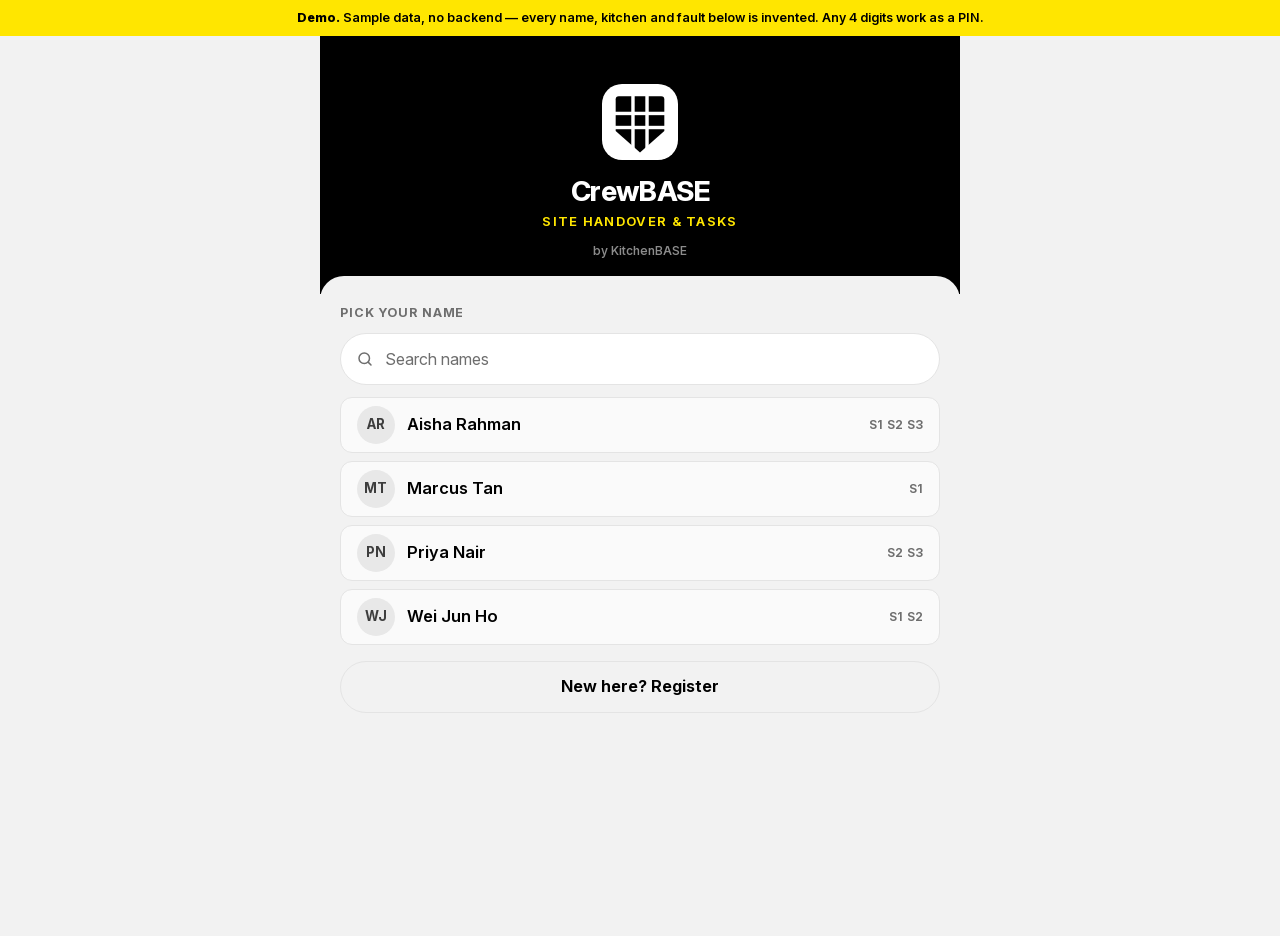
==== index.html @ 7fe0014d "CrewBASE demo: the app, answering from memory Sample data only — invented sites, operators, people a" ====
<!DOCTYPE html>
<html lang="en">
<head>
<meta charset="utf-8">
<meta name="viewport" content="width=device-width, initial-scale=1, viewport-fit=cover, interactive-widget=resizes-content">
<meta name="theme-color" content="#000000">
<title>CrewBASE — demo</title>
<link rel="manifest" href="manifest.webmanifest">
<link rel="stylesheet" href="css/app.css">
<link rel="icon" href="icon.svg?v=4" type="image/svg+xml">
<link rel="apple-touch-icon" href="icon-180.png">
</head>
<body>
<div class="demo-note">
  <strong>Demo.</strong> Sample data, no backend — every name, kitchen and
  fault below is invented. Any 4 digits work as a PIN.
</div>


<!-- ============ login / register (full-screen, shown when no session) -->
<section id="scr-login" class="screen login" hidden>
  <header class="login-hero">
    <img class="login-logo" src="icon.svg?v=4" alt="">
    <h1 data-copy="app.title"></h1>
    <p class="login-sub" data-copy="app.sub"></p>
    <p class="login-by" data-copy="app.by"></p>
  </header>

  <div class="login-card">
  <!-- step 1: pick your name -->
  <div id="login-pick">
    <!-- Filled in from this device's own history; stays hidden on a phone
         nobody has signed in on yet, and while a search is being typed. -->
    <div id="login-recent" hidden>
      <!-- text set by renderRecent: it depends on how many people are listed -->
      <p class="field-label"></p>
      <ul id="login-recent-list" class="recentlist"></ul>
    </div>
    <p class="field-label" data-copy="login.title"></p>
    <div class="searchwrap">
      <svg viewBox="0 0 24 24" fill="none" stroke="currentColor" stroke-width="2" stroke-linecap="round" aria-hidden="true"><circle cx="11" cy="11" r="7"/><path d="m20 20-3.5-3.5"/></svg>
      <input id="login-search" type="search" autocomplete="off" data-copy-ph="login.search">
    </div>
    <ul id="login-names" class="namelist"></ul>
    <p id="login-empty" class="muted" data-copy="login.empty" hidden></p>
    <button id="login-to-register" class="btn ghost" data-copy="login.register"></button>
  </div>

  <!-- step 2a: existing PIN -->
  <div id="login-pin" hidden>
    <button class="linkback" data-back data-copy="common.back"></button>
    <h2 id="login-pin-name"></h2>
    <p data-copy="login.pin.title"></p>
    <input id="login-pin-input" class="pin" type="password" inputmode="numeric"
           maxlength="4" autocomplete="off" placeholder="••••">
    <button id="login-pin-go" class="btn primary" data-copy="login.pin.go"></button>
    <p class="muted small" data-copy="login.pin.forgot"></p>
  </div>

  <!-- step 2b: first login, claim a PIN -->
  <div id="login-claim" hidden>
    <button class="linkback" data-back data-copy="common.back"></button>
    <h2 id="login-claim-name"></h2>
    <p data-copy="claim.title"></p>
    <p class="muted small" data-copy="claim.hint"></p>
    <label data-copy="claim.pin"></label>
    <input id="claim-pin1" class="pin" type="password" inputmode="numeric" maxlength="4" autocomplete="off" placeholder="••••">
    <label data-copy="claim.pin2"></label>
    <input id="claim-pin2" class="pin" type="password" inputmode="numeric" maxlength="4" autocomplete="off" placeholder="••••">
    <button id="claim-go" class="btn primary" data-copy="claim.go"></button>
  </div>

  <!-- step 2c: register a new person -->
  <div id="login-reg" hidden>
    <button class="linkback" data-back data-copy="common.back"></button>
    <h2 data-copy="reg.title"></h2>
    <label data-copy="reg.name"></label>
    <input id="reg-name" type="text" autocomplete="name" data-copy-ph="reg.name.ph">
    <label data-copy="reg.sites"></label>
    <div id="reg-sites" class="chips"></div>
    <label data-copy="reg.role"></label>
    <input id="reg-role" type="text" autocomplete="off" data-copy-ph="reg.role.ph">
    <label data-copy="reg.pin"></label>
    <input id="reg-pin1" class="pin" type="password" inputmode="numeric" maxlength="4" autocomplete="off" placeholder="••••">
    <label data-copy="reg.pin2"></label>
    <input id="reg-pin2" class="pin" type="password" inputmode="numeric" maxlength="4" autocomplete="off" placeholder="••••">
    <button id="reg-go" class="btn primary" data-copy="reg.go"></button>
  </div>
  </div><!-- /login-card -->
</section>

<!-- ============ today ================================================= -->
<section id="scr-today" class="screen withnav" hidden>
  <header class="hero-head">
    <div class="hero-top">
      <div>
        <p id="greet-date" class="hero-date"></p>
        <h1 id="greet-line"></h1>
        <p id="greet-sub"></p>
      </div>
      <div class="who">
        <span id="who-avatar" class="avatar"></span>
        <button id="btn-logout" class="linkbtn" data-copy="common.logout"></button>
      </div>
    </div>
    <div id="today-sites" class="chips scroll-x hero-chips"></div>
  </header>
  <div id="today-stats" class="stats float"></div>
  <div class="toolbar">
    <div class="searchwrap">
      <svg viewBox="0 0 24 24" fill="none" stroke="currentColor" stroke-width="2" stroke-linecap="round" aria-hidden="true"><circle cx="11" cy="11" r="7"/><path d="m20 20-3.5-3.5"/></svg>
      <input id="today-search" type="search" autocomplete="off" data-copy-ph="today.search">
    </div>
  </div>
  <div id="today-segs" class="chips seg"></div>
  <p id="today-review" class="reviewline" hidden></p>
  <ul id="today-list" class="cards"></ul>
  <div id="today-empty" class="empty" hidden>
    <svg viewBox="0 0 24 24" fill="none" stroke="currentColor" stroke-width="1.75" stroke-linecap="round" stroke-linejoin="round" aria-hidden="true">
      <rect x="8" y="2" width="8" height="4" rx="1"/>
      <path d="M16 4h2a2 2 0 0 1 2 2v14a2 2 0 0 1-2 2H6a2 2 0 0 1-2-2V6a2 2 0 0 1 2-2h2"/>
      <path d="m9 14 2 2 4-4"/>
    </svg>
    <p class="bigmsg" data-copy="today.empty" style="margin:0"></p>
  </div>
</section>

<!-- ============ log an item =========================================== -->
<section id="scr-log" class="screen withnav" hidden>
  <header class="hero-head tight">
    <p class="hero-date" data-copy="log.kicker"></p>
    <h1 data-copy="log.title"></h1>
    <p class="hero-sub" data-copy="log.sub"></p>
    <div id="log-sites" class="chips scroll-x hero-chips"></div>
  </header>
  <label data-copy="log.loc"></label>
  <div class="locwrap">
    <input id="log-loc" type="text" autocomplete="off" data-copy-ph="log.loc.ph">
    <button id="log-pick-kitchen" type="button" class="locbtn" aria-label="Pick a kitchen">
      <svg viewBox="0 0 24 24" fill="none" stroke="currentColor" stroke-width="2" stroke-linecap="round" aria-hidden="true">
        <rect x="3" y="3" width="7" height="7" rx="1.5"/><rect x="14" y="3" width="7" height="7" rx="1.5"/>
        <rect x="3" y="14" width="7" height="7" rx="1.5"/><rect x="14" y="14" width="7" height="7" rx="1.5"/>
      </svg>
    </button>
  </div>
  <label data-copy="log.task"></label>
  <textarea id="log-task" rows="3" data-copy-ph="log.task.ph"></textarea>
  <label data-copy="urg.label"></label>
  <div id="log-urgency" class="chips"></div>
  <label data-copy="media.label"></label>
  <button id="log-attach" type="button" class="attachrow">
    <svg viewBox="0 0 24 24" fill="none" stroke="currentColor" stroke-width="2" stroke-linecap="round" stroke-linejoin="round" aria-hidden="true"><path d="m21.44 11.05-9.19 9.19a6 6 0 0 1-8.49-8.49l8.57-8.57A4 4 0 1 1 18 8.84l-8.59 8.57a2 2 0 0 1-2.83-2.83l8.49-8.48"/></svg>
    <span id="log-attach-label"></span>
  </button>
  <input id="log-files" type="file" accept="image/*,video/*" multiple hidden>
  <label data-copy="log.next"></label>
  <input id="log-next" type="text" autocomplete="off" data-copy-ph="log.next.ph">
  <button id="log-go" class="btn primary" data-copy="log.go"></button>
</section>

<!-- ============ moves (on/offboarding) ================================ -->
<section id="scr-moves" class="screen withnav" hidden>
  <header class="hero-head">
    <p class="hero-date" data-copy="mv.kicker"></p>
    <h1 data-copy="mv.title"></h1>
    <p class="hero-sub" data-copy="mv.sub"></p>
    <div id="mv-sites" class="chips scroll-x hero-chips"></div>
  </header>
  <div id="mv-stats" class="stats float"></div>
  <ul id="mv-list" class="cards"></ul>
  <div id="mv-renewals"></div>
  <p id="mv-empty" class="bigmsg" data-copy="mv.empty" hidden></p>
</section>

<!-- ============ before-leave walkthrough ============================== -->
<section id="scr-leave" class="screen withnav" hidden>
  <header class="hero-head">
    <p class="hero-date" data-copy="leave.kicker"></p>
    <h1 data-copy="leave.heading"></h1>
    <p class="hero-sub" data-copy="leave.sub"></p>
    <div id="leave-sites" class="chips scroll-x hero-chips"></div>
  </header>
  <div id="leave-intro">
    <div id="leave-stats" class="stats float"></div>
    <p id="leave-review" class="reviewline" hidden></p>
    <button id="leave-start" class="btn primary" data-copy="leave.start"></button>
  </div>
  <div id="leave-walk" hidden>
    <p id="leave-progress" class="muted center"></p>
    <div id="leave-card"></div>
    <button id="leave-next" class="btn ghost" data-copy="leave.unchanged"></button>
  </div>
  <div id="leave-done" hidden>
    <p class="bigmsg" data-copy="leave.done.title"></p>
    <p id="leave-done-body" class="muted center"></p>
  </div>
</section>

<!-- ============ bottom navigation (SVG icons — Lucide outlines) ======= -->
<nav id="nav" hidden>
  <div class="nav-inner">
    <button data-nav="today" class="on">
      <svg viewBox="0 0 24 24" fill="none" stroke="currentColor" stroke-width="2" stroke-linecap="round" stroke-linejoin="round" aria-hidden="true">
        <rect x="8" y="2" width="8" height="4" rx="1"/>
        <path d="M16 4h2a2 2 0 0 1 2 2v14a2 2 0 0 1-2 2H6a2 2 0 0 1-2-2V6a2 2 0 0 1 2-2h2"/>
        <path d="M9 12h6M9 16h6"/>
      </svg>
      <span data-copy="nav.today"></span>
    </button>
    <button data-nav="log">
      <svg viewBox="0 0 24 24" fill="none" stroke="currentColor" stroke-width="2" stroke-linecap="round" stroke-linejoin="round" aria-hidden="true">
        <circle cx="12" cy="12" r="10"/>
        <path d="M8 12h8M12 8v8"/>
      </svg>
      <span data-copy="nav.log"></span>
    </button>
    <button data-nav="moves">
      <svg viewBox="0 0 24 24" fill="none" stroke="currentColor" stroke-width="2" stroke-linecap="round" stroke-linejoin="round" aria-hidden="true">
        <path d="M15 3h4a2 2 0 0 1 2 2v14a2 2 0 0 1-2 2h-4"/>
        <path d="m10 17 5-5-5-5"/>
        <path d="M15 12H3"/>
      </svg>
      <span data-copy="nav.moves"></span>
    </button>
    <button data-nav="leave">
      <svg viewBox="0 0 24 24" fill="none" stroke="currentColor" stroke-width="2" stroke-linecap="round" stroke-linejoin="round" aria-hidden="true">
        <path d="M8 3 4 7l4 4"/>
        <path d="M4 7h16"/>
        <path d="m16 21 4-4-4-4"/>
        <path d="M20 17H4"/>
      </svg>
      <span data-copy="nav.leave"></span>
    </button>
  </div>
</nav>

<!-- ============ item detail / action sheets =========================== -->
<div id="sheet-backdrop" hidden></div>
<div id="sheet" role="dialog" aria-modal="true" hidden></div>

<div id="toast" hidden></div>

<script src="js/copy.js"></script>
<script src="js/api.js"></script>
<script src="js/app.js"></script>
</body>
</html>
---- css/app.css ----
/* KitchenBASE Handover — phone-first, one-handed, kitchen-floor legible.
 *
 * Themed to the KitchenBASE Design Guidebook (2026):
 *   - yellow #FFE600 is the ONE action signal (primary CTA, active pill,
 *     active nav) — never scattered decoration;
 *   - large fields of ink and off-white carry the structure; muted color
 *     fields replace shadows;
 *   - headlines gain impact through scale and tight leading, not weight;
 *   - panels stay square-ish, buttons are pills (9999px);
 *   - black text on yellow, always; focus = 2px blue ring, 3px offset;
 *   - motion 180ms buttons / 280ms menus; reduced-motion respected;
 *   - AA 4.5:1 small text, ≥44px targets.
 * Type: Inter variable (self-hosted) standing in for Roobert.
 */

@font-face {
  font-family: "Inter";
  src: url("../fonts/inter-var.woff2") format("woff2");
  font-weight: 100 900;
  font-style: normal;
  font-display: swap;
}

:root {
  --yellow: #FFE600;
  --ink: #000000;
  --bright: #FAFAFA;
  --paper: #F2F2F2;
  --text: #3D3D3D;
  --muted: #6E6E6E;          /* guide's #777 nudged to 4.5:1 on bright */
  --line: #E4E4E4;
  --acc-blue: #596E98;
  --acc-wine: #93565F;
  --acc-gold: #AF9351;
  --acc-olive: #A98C65;
  --focus: #596E98;
  --radius: 12px;            /* panels squarer than buttons */
  --pill: 9999px;
  --pad: 20px;               /* guide mobile margin */
  --speed: 180ms;            /* buttons */
  --speed-menu: 280ms;       /* sheets, menus */
}

* { box-sizing: border-box; }
html, body { margin: 0; padding: 0; }
body {
  font-family: "Inter", -apple-system, "Helvetica Neue", Roboto, sans-serif;
  font-size: 16px; line-height: 1.5;
  color: var(--ink);
  background: var(--paper);
  -webkit-tap-highlight-color: transparent;
  font-optical-sizing: auto;
}

button { font: inherit; cursor: pointer; }
button:focus-visible, input:focus-visible, textarea:focus-visible, a:focus-visible {
  outline: 2px solid var(--focus);
  outline-offset: 3px;
}

@media (prefers-reduced-motion: reduce) {
  *, *::before, *::after { transition: none !important; animation: none !important; }
}

/* ---- layout ------------------------------------------------------------ */
.screen { min-height: 100dvh; padding: var(--pad); padding-bottom: 104px; }
.screen:not(.withnav) { padding-bottom: var(--pad); }
.screen, #nav .nav-inner { max-width: 560px; margin-inline: auto; }
@media (min-width: 1024px) { .screen, #nav .nav-inner { max-width: 640px; } }

/* ---- type: scale and tight leading first ------------------------------- */
h1 { font-size: 26px; line-height: 1.08; font-weight: 750; letter-spacing: -0.015em; margin: 0; }
h2 { font-size: 20px; line-height: 1.15; font-weight: 700; letter-spacing: -0.01em; margin: 12px 0 8px; }
label { display: block; margin: 18px 0 6px; font-weight: 600; font-size: 15px; color: var(--ink); }
.muted { color: var(--muted); }
.small { font-size: 13px; }
.center { text-align: center; }
.bigmsg { font-size: 20px; line-height: 1.2; font-weight: 700; letter-spacing: -0.01em; text-align: center; margin: 28px 12px 12px; }

/* ---- inputs ------------------------------------------------------------ */
input, textarea {
  width: 100%; padding: 13px 16px; font: inherit;
  border: 1.5px solid var(--line); border-radius: var(--radius);
  background: #fff; color: var(--ink);
  transition: border-color var(--speed) ease;
}
input::placeholder, textarea::placeholder { color: var(--muted); }
input:focus, textarea:focus { outline: none; border-color: var(--ink); }
input.pin {
  font-size: 30px; font-weight: 700; letter-spacing: 16px;
  font-variant-numeric: tabular-nums;
  text-align: center; max-width: 240px;
  display: block; margin: 8px auto;
}

/* ---- buttons: pills; yellow = the action signal ------------------------- */
.btn {
  display: block; width: 100%; min-height: 52px; margin-top: 16px;
  font-size: 16.5px; font-weight: 650;
  border-radius: var(--pill); border: 1.5px solid var(--ink);
  background: #fff; color: var(--ink);
  transition: background var(--speed) ease, transform var(--speed) ease;
}
.btn:hover { background: var(--paper); }
.btn:active { transform: scale(0.985); }
.btn.primary { background: var(--yellow); border-color: var(--yellow); color: var(--ink); }
.btn.primary:hover { background: #F5DE00; }
.btn.ghost { border-color: var(--line); background: none; }
.btn.ghost:hover { background: rgba(0, 0, 0, 0.04); }
.btn:disabled { opacity: 0.45; cursor: default; transform: none; }

.linkbtn, .linkback {
  border: 0; background: none; color: var(--ink); text-decoration: underline;
  text-underline-offset: 3px; padding: 10px 0; min-height: 48px; font-weight: 600;
  transition: opacity var(--speed) ease;
}
.linkbtn:hover, .linkback:hover { opacity: 0.7; }
.linkback { text-decoration: none; }
.linkback::before { content: "‹ "; }

/* ---- hero header: a large ink field ------------------------------------- */
.hero-head {
  margin: calc(var(--pad) * -1) calc(var(--pad) * -1) 0;
  padding: calc(var(--pad) + env(safe-area-inset-top)) var(--pad) 40px;
  background: var(--ink);
  color: var(--bright);
}
.hero-top { display: flex; align-items: flex-start; justify-content: space-between; gap: 12px; }
.hero-date {
  margin: 0 0 6px; font-size: 12.5px; font-weight: 650;
  letter-spacing: 0.08em; text-transform: uppercase;
  color: var(--yellow);
}
.hero-head h1 { color: #fff; font-size: 27px; }
.hero-head h1 .hello {
  display: block; font-size: 15px; font-weight: 500; letter-spacing: 0;
  color: rgba(255, 255, 255, 0.72); margin-bottom: 3px;
}
.hero-head h1 .gname {
  display: block; white-space: nowrap; overflow: hidden;
  text-overflow: ellipsis; max-width: 62vw;
}
.hero-head #greet-sub, .hero-head .hero-sub {
  margin: 6px 0 0; font-size: 13.5px; color: rgba(255, 255, 255, 0.72);
}
.hero-head.tight { padding-bottom: 18px; margin-bottom: 8px; }
.hero-head.tight .hero-chips { margin-top: 12px; }
.hero-head .who { display: flex; flex-direction: column; align-items: flex-end; gap: 2px; }
.hero-head .avatar { width: 42px; height: 42px; font-size: 15px; }
.hero-head .linkbtn { color: rgba(255, 255, 255, 0.8); font-size: 12.5px; padding: 2px 0; min-height: 0; white-space: nowrap; }
.hero-head .linkbtn:hover { color: #fff; opacity: 1; }
.hero-chips { margin-top: 16px; }
.hero-chips .chip {
  background: transparent; border-color: rgba(255, 255, 255, 0.28);
  color: rgba(255, 255, 255, 0.85); min-height: 42px;
}
.hero-chips .chip:hover { border-color: #fff; color: #fff; }
.hero-chips .chip.on {
  background: var(--yellow); border-color: var(--yellow); color: var(--ink);
}

/* stat tiles float over the ink field's edge */
.stats { display: flex; gap: 10px; margin: 10px 0 4px; }
.stats.float { margin-top: -24px; position: relative; z-index: 2; }
.stat {
  flex: 1; background: var(--bright);
  border: 1px solid var(--line); border-radius: var(--radius);
  padding: 12px 6px 10px; text-align: center;
}
.stat .num {
  display: block; font-size: 24px; font-weight: 750; line-height: 1;
  font-variant-numeric: tabular-nums;
}
.stat .lbl { display: block; font-size: 11px; font-weight: 650; letter-spacing: 0.04em; text-transform: uppercase; color: var(--muted); margin-top: 4px; }
.stat.s-stale .num { color: var(--acc-wine); }
.stat.s-undated .num { color: var(--acc-blue); }
.stat.zero .num { color: #8A8A8A; }

/* ---- toolbar: pill search ------------------------------------------------ */
.toolbar { margin: 16px 0 4px; }
.searchwrap { position: relative; }
.searchwrap svg {
  position: absolute; left: 16px; top: 50%; transform: translateY(-50%);
  width: 18px; height: 18px; color: var(--muted); pointer-events: none;
}
.searchwrap input { padding-left: 44px; border-radius: var(--pill); background: #fff; }

/* ---- chips --------------------------------------------------------------- */
.chips { display: flex; flex-wrap: wrap; gap: 8px; margin: 6px 0; }
.chips.scroll-x { flex-wrap: nowrap; overflow-x: auto; padding-bottom: 6px; scrollbar-width: thin; }
.chip {
  min-height: 48px; padding: 9px 18px; border-radius: var(--pill);
  border: 1.5px solid var(--line); background: #fff;
  font-size: 15px; font-weight: 600; color: var(--text); white-space: nowrap;
  transition: background var(--speed) ease, border-color var(--speed) ease, color var(--speed) ease;
}
.chip:hover { border-color: var(--ink); color: var(--ink); }
.chip.on { background: var(--ink); border-color: var(--ink); color: var(--bright); }

/* segmented control: one joined field */
.chips.seg { gap: 0; background: #E8E8E8; border-radius: var(--pill); padding: 3px; width: max-content; max-width: 100%; }
.chips.seg .chip { border: 0; background: none; border-radius: var(--pill); min-height: 42px; }
.chips.seg .chip.on { background: var(--ink); color: var(--bright); }

/* ---- login: ink hero + off-white sheet ----------------------------------- */
.screen.login { padding: 0; display: flex; flex-direction: column; }
.login-hero {
  padding: calc(48px + env(safe-area-inset-top)) 24px 34px;
  text-align: center; color: var(--bright);
  background: var(--ink);
}
.login-logo {
  width: 76px; height: 76px; margin: 0 auto 16px; display: block;
  border-radius: 20px;
}
.login-hero h1 { color: #fff; font-size: 28px; }
.login-sub {
  margin: 6px 0 0; font-size: 13px; font-weight: 650;
  letter-spacing: 0.1em; text-transform: uppercase;
  color: var(--yellow);
}
.login-by {
  margin: 10px 0 0; font-size: 12px; font-weight: 550;
  color: rgba(255, 255, 255, 0.55);
}
.login-card {
  flex: 1; margin-top: -18px; position: relative; z-index: 2;
  background: var(--paper); border-radius: 24px 24px 0 0;
  padding: 24px var(--pad) calc(24px + env(safe-area-inset-bottom));
}
.field-label {
  font-size: 12.5px; font-weight: 700; letter-spacing: 0.07em;
  text-transform: uppercase; color: var(--muted); margin: 4px 0 10px;
}

.namelist { list-style: none; margin: 12px 0; padding: 0; }
.namelist button {
  width: 100%; min-height: 56px; padding: 8px 16px; margin-bottom: 8px;
  display: flex; align-items: center; gap: 12px;
  border: 1px solid var(--line); border-radius: var(--radius);
  background: var(--bright); font-size: 16.5px; font-weight: 600;
  transition: border-color var(--speed) ease, background var(--speed) ease;
}
.namelist button:hover { border-color: var(--ink); background: #fff; }
.namelist .tag { margin-left: auto; font-size: 12px; font-weight: 650; color: var(--muted); letter-spacing: 0.02em; }

/* "Continue as" — the shortcut past the name list. The first row is the one
 * a personal phone will always show, so it carries the weight; the other two
 * exist for a tablet that gets passed around and stay quieter. */
.recentlist { list-style: none; margin: 10px 0 22px; padding: 0; }
.recentlist li { position: relative; margin-bottom: 8px; }
.recentlist button.recent {
  width: 100%; min-height: 60px; padding: 10px 46px 10px 14px;
  display: flex; align-items: center; gap: 12px; text-align: left;
  border: 1px solid var(--line); border-radius: var(--radius);
  background: var(--bright);
  transition: border-color var(--speed) ease, background var(--speed) ease;
}
.recentlist button.recent:hover { border-color: var(--ink); background: #fff; }
.recentlist li.lead button.recent { min-height: 68px; border-color: #D4D4D4; }
.recent-who { display: flex; flex-direction: column; gap: 2px; min-width: 0; }
.recent-name {
  font-size: 16.5px; font-weight: 700; color: var(--ink);
  overflow: hidden; text-overflow: ellipsis; white-space: nowrap;
}
.recentlist li.lead .recent-name { font-size: 18px; }
.recent-meta {
  font-size: 12.5px; font-weight: 550; color: var(--muted);
  overflow: hidden; text-overflow: ellipsis; white-space: nowrap;
}
/* Its own button, outside the tappable card, so a thumb aiming at the name
 * can never forget the person by accident. */
.recent-x {
  position: absolute; top: 50%; right: 6px; transform: translateY(-50%);
  width: 40px; height: 40px; display: flex; align-items: center; justify-content: center;
  border: 0; background: none; color: var(--muted); border-radius: 50%;
  transition: color var(--speed) ease, background var(--speed) ease;
}
.recent-x svg { width: 17px; height: 17px; }
.recent-x:hover { color: var(--ink); background: var(--paper); }

/* Neutral by default. Yellow is this app's one action signal, and a roster
   of a dozen yellow discs spends it on nothing — every row shouted equally,
   so no row said anything. The only yellow avatar left is the first
   "Continue as" card, which is the thing the person almost certainly came
   to tap. */
.avatar {
  flex: none; width: 38px; height: 38px; border-radius: 50%;
  background: #E8E8E8; color: var(--text);
  font-size: 13.5px; font-weight: 700; letter-spacing: 0.01em;
  display: flex; align-items: center; justify-content: center;
}
.recentlist li.lead .avatar { background: var(--yellow); color: var(--ink); }

/* ---- cards: flat panels, accent edge, no shadows -------------------------- */
.cards { list-style: none; margin: 10px 0; padding: 0; }
.cards li { margin-bottom: 10px; }
.card {
  width: 100%; text-align: left; display: block; position: relative;
  background: var(--bright); border: 1px solid var(--line);
  border-radius: var(--radius); padding: 14px 16px 14px 19px;
  overflow: hidden;
  transition: border-color var(--speed) ease, transform var(--speed) ease;
}
.card::before {
  content: ""; position: absolute; inset: 0 auto 0 0; width: 4px;
  background: var(--accent, transparent);
}
.card.acc-fresh   { --accent: #C9C9C9; }
.card.acc-warn    { --accent: var(--acc-gold); }
.card.acc-stale   { --accent: var(--acc-wine); }
.card.acc-undated { --accent: var(--acc-blue); }
.card.acc-hold    { --accent: var(--acc-olive); }
button.card:hover { border-color: var(--ink); }
button.card:active { transform: scale(0.99); }

.row1 { display: flex; align-items: center; gap: 8px; margin-bottom: 4px; }
.loc-meta { color: var(--muted); font-size: 12.5px; font-weight: 650; letter-spacing: 0.03em; }
.card .title { margin: 0 0 6px; font-size: 17px; font-weight: 700; line-height: 1.3; letter-spacing: -0.01em; }
.card .last {
  color: var(--muted); font-size: 13px;
  overflow: hidden; text-overflow: ellipsis; white-space: nowrap;
}
.card .last .by { color: var(--text); font-weight: 650; }

/* badges: muted color fields; black on gold/olive, white on wine/blue ------- */
.badge {
  margin-left: auto; padding: 4px 12px; border-radius: var(--pill);
  font-size: 12.5px; font-weight: 700; white-space: nowrap;
  font-variant-numeric: tabular-nums;
}
.badge.fresh   { background: var(--paper); color: var(--text); }
.badge.warn    { background: var(--acc-gold); color: var(--ink); }
.badge.stale   { background: var(--acc-wine); color: #fff; }
.badge.undated { background: var(--acc-blue); color: #fff; }
.badge.hold    { background: var(--acc-olive); color: var(--ink); }
.mine { font-size: 12px; font-weight: 600; color: var(--muted); margin-top: 5px; }

/* skeleton loading */
.skel {
  height: 96px; border-radius: var(--radius); margin-bottom: 10px;
  background: linear-gradient(100deg, #E6E6E6 40%, #F0F0F0 50%, #E6E6E6 60%);
  background-size: 200% 100%;
  animation: shimmer 1.4s infinite linear;
}
@keyframes shimmer { to { background-position: -200% 0; } }

/* empty state */
.empty { text-align: center; margin: 40px 0; color: var(--muted); }
.empty svg { width: 56px; height: 56px; color: var(--ink); margin-bottom: 10px; }

/* ---- bottom navigation ------------------------------------------------------ */
#nav {
  position: fixed; inset: auto 0 0 0; z-index: 20;
  background: var(--bright);
  border-top: 1px solid var(--line);
  padding-bottom: env(safe-area-inset-bottom);
}
#nav[hidden] { display: none; }
#nav .nav-inner { display: flex; }
#nav button {
  flex: 1; min-height: 64px; border: 0; background: none;
  display: flex; flex-direction: column; align-items: center; justify-content: center; gap: 3px;
  font-size: 11.5px; font-weight: 600; letter-spacing: 0.01em; color: var(--muted);
  transition: color var(--speed) ease;
}
#nav button svg { width: 22px; height: 22px; }
#nav button:hover { color: var(--ink); }
#nav button span:last-child { padding: 2px 12px; border-radius: var(--pill); transition: background var(--speed) ease; }
#nav button.on { color: var(--ink); font-weight: 700; }
#nav button.on span:last-child { background: var(--yellow); }

/* ---- bottom sheet: menu speed ------------------------------------------------ */
#sheet-backdrop { position: fixed; inset: 0; background: rgba(0, 0, 0, 0.55); z-index: 30; cursor: pointer; }
#sheet {
  position: fixed; inset: auto 0 0 0; z-index: 31;
  max-height: 86dvh; overflow-y: auto;
  background: var(--bright); border-radius: 20px 20px 0 0;
  padding: 16px var(--pad) calc(18px + env(safe-area-inset-bottom));
  transition: transform var(--speed-menu) ease;
}
@media (min-width: 768px) {
  #sheet { max-width: 560px; margin-inline: auto; border-radius: 20px; inset: auto 0 4vh 0; }
}
#sheet .grab { width: 44px; height: 5px; border-radius: 3px; background: var(--line); margin: 0 auto 14px; }
#sheet h2 { margin-top: 0; }
#sheet .trail {
  background: var(--paper); border-radius: var(--radius);
  padding: 12px 14px; margin: 8px 0;
  font-size: 13.5px; line-height: 1.55; color: var(--text);
  font-variant-numeric: tabular-nums;
}
#sheet .trail p { margin: 4px 0; }
#sheet .actions { display: flex; gap: 10px; }
#sheet .actions .btn { flex: 1; }

/* ---- leave walkthrough -------------------------------------------------------- */
#leave-card .card { cursor: default; }
#leave-card .actions { display: flex; gap: 10px; }
#leave-card .actions .btn { flex: 1; }
#leave-progress {
  font-size: 14px; font-weight: 650; margin: 12px 0;
  font-variant-numeric: tabular-nums;
}

/* ---- toast --------------------------------------------------------------------- */
#toast {
  position: fixed; left: 50%; bottom: 110px; transform: translateX(-50%);
  z-index: 40; max-width: 88vw;
  background: var(--ink); color: var(--bright);
  font-size: 14.5px; font-weight: 550;
  padding: 12px 20px; border-radius: var(--pill);
}

/* ---- urgency ------------------------------------------------------------------ */
.u-tag {
  font-size: 11px; font-weight: 750; letter-spacing: 0.05em;
  text-transform: uppercase; padding: 2px 8px; border-radius: var(--pill);
}
.u-tag.u-critical { background: var(--acc-wine); color: #fff; }
.u-tag.u-high     { background: var(--acc-gold); color: var(--ink); }
.u-tag.u-medium   { background: var(--acc-blue); color: #fff; }
.u-tag.u-low      { background: var(--paper); color: var(--text); }

.badge.u-critical { background: var(--acc-wine); color: #fff; }
.badge.u-high     { background: var(--acc-gold); color: var(--ink); }
.badge.u-medium   { background: var(--acc-blue); color: #fff; }
.badge.u-low      { background: var(--paper); color: var(--text); }

.card.acc-u-critical { --accent: var(--acc-wine); }
.card.acc-u-high     { --accent: var(--acc-gold); }
.card.acc-u-medium   { --accent: var(--acc-blue); }
.card.acc-u-low      { --accent: #C9C9C9; }

.chip.u-critical.on { background: var(--acc-wine); border-color: var(--acc-wine); color: #fff; }
.chip.u-high.on     { background: var(--acc-gold); border-color: var(--acc-gold); color: var(--ink); }
.chip.u-medium.on   { background: var(--acc-blue); border-color: var(--acc-blue); color: #fff; }
.chip.u-low.on      { background: var(--ink); border-color: var(--ink); color: var(--bright); }

.u-line { font-weight: 650; font-size: 14px; margin: 4px 0 2px; }
.u-line.u-critical { color: var(--acc-wine); }
.u-line.u-high     { color: #7A6636; }
.u-line.u-medium   { color: var(--acc-blue); }
.u-line.u-low      { color: var(--muted); }

/* ---- location field with a keypad trigger ------------------------------------- */
.locwrap { position: relative; }
.locwrap input { padding-right: 54px; }
.locbtn {
  position: absolute; right: 6px; top: 50%; transform: translateY(-50%);
  width: 44px; height: 44px; border: 0; border-radius: 10px;
  background: none; color: var(--muted);
  display: flex; align-items: center; justify-content: center;
  transition: color var(--speed) ease, background var(--speed) ease;
}
.locbtn:hover { color: var(--ink); background: var(--paper); }
.locbtn svg { width: 22px; height: 22px; }

/* kitchen keypad grid (rendered inside the bottom sheet) */
.kgrid {
  display: grid; grid-template-columns: repeat(6, 1fr); gap: 6px;
  margin: 6px 0;
}
.kgrid.sheetgrid { grid-template-columns: repeat(5, 1fr); gap: 8px; margin: 12px 0 4px; }
.kgrid.sheetgrid .kcell { min-height: 50px; font-size: 15.5px; }
.kgrid .kcell {
  min-height: 44px; border: 1.5px solid var(--line); border-radius: 10px;
  background: #fff; font-size: 14.5px; font-weight: 650; color: var(--text);
  font-variant-numeric: tabular-nums;
  transition: background var(--speed) ease, border-color var(--speed) ease;
}
.kgrid .kcell:hover { border-color: var(--ink); color: var(--ink); }
.kgrid .kcell.on { background: var(--ink); border-color: var(--ink); color: var(--bright); }

/* ---- list section headers ------------------------------------------------------ */
.listhead {
  margin: 14px 2px 8px; font-size: 12px; font-weight: 750;
  letter-spacing: 0.07em; text-transform: uppercase; color: var(--muted);
}

/* freshness dot: something changed here since your last visit */
.newdot {
  width: 8px; height: 8px; border-radius: 50%;
  background: var(--acc-blue); flex: none;
}

/* last handover-check line under the segments */
.reviewline {
  margin: 10px 2px 0; font-size: 13px; font-weight: 550; color: var(--muted);
  font-variant-numeric: tabular-nums;
}

/* attach row on the log form */
.attachrow {
  display: flex; align-items: center; gap: 10px;
  width: 100%; min-height: 52px; padding: 13px 16px;
  border: 1.5px dashed var(--line); border-radius: var(--radius);
  background: #fff; color: var(--muted); font-size: 15px; font-weight: 600;
  transition: border-color var(--speed) ease, color var(--speed) ease;
}
.attachrow:hover { border-color: var(--ink); color: var(--ink); }
.attachrow.has { border-style: solid; border-color: var(--ink); color: var(--ink); }
.attachrow svg { width: 20px; height: 20px; flex: none; }

/* media grid in the detail sheet */
.mediagrid {
  display: grid; grid-template-columns: repeat(4, 1fr); gap: 8px; margin: 8px 0;
}
.mtile {
  position: relative; display: block; aspect-ratio: 1;
  border-radius: 10px; overflow: hidden; border: 1px solid var(--line);
  background: var(--paper);
}
.mtile img { width: 100%; height: 100%; object-fit: cover; display: block; }
.mtile .playmark {
  position: absolute; inset: 0; display: flex; align-items: center;
  justify-content: center; font-size: 22px; color: #fff;
  background: rgba(0, 0, 0, 0.35);
}
button.addtile {
  display: flex; align-items: center; justify-content: center;
  font-size: 26px; font-weight: 600; color: var(--muted);
  border: 1.5px dashed var(--line); background: #fff; cursor: pointer;
  transition: border-color var(--speed) ease, color var(--speed) ease;
}
button.addtile:hover { border-color: var(--ink); color: var(--ink); }

/* duplicate-guard cards are tappable */
.duppick { cursor: pointer; }
.duppick:hover { border-color: var(--ink); }

/* ---- moves dashboard ----------------------------------------------------------- */
.mvcard { display: flex; gap: 14px; align-items: center; cursor: default; }
.mv-date {
  flex: none; width: 52px; text-align: center;
  border-right: 1px solid var(--line); padding-right: 12px;
}
.mv-date .d { display: block; font-size: 22px; font-weight: 750; line-height: 1; font-variant-numeric: tabular-nums; }
.mv-date .mo { display: block; font-size: 10.5px; font-weight: 700; letter-spacing: 0.08em; color: var(--muted); margin-top: 3px; }
.mv-body { flex: 1; min-width: 0; }
.mv-body .title { margin-bottom: 0; overflow: hidden; text-overflow: ellipsis; white-space: nowrap; }
.mv-tag {
  font-size: 10.5px; font-weight: 800; letter-spacing: 0.06em;
  padding: 2px 9px; border-radius: var(--pill);
}
.mv-tag.t-in  { background: var(--acc-gold); color: var(--ink); }
.mv-tag.t-out { background: var(--acc-wine); color: #fff; }
.stat.s-in .num { color: #7A6636; }
.mv-ren { margin: 6px 2px; font-size: 13px; color: var(--muted); }

/* The [hidden] attribute must always win — twice now a display rule on a
 * specific selector has outranked the UA default and resurrected a
 * hidden screen. Never again. */
[hidden] { display: none !important; }

/* Demo banner — says what the page is before anyone has to ask. */
.demo-note {
  position: sticky; top: 0; z-index: 50;
  padding: 9px 16px; background: var(--yellow); color: var(--ink);
  font-size: 12.5px; font-weight: 600; line-height: 1.45; text-align: center;
}
.demo-note strong { font-weight: 800; }
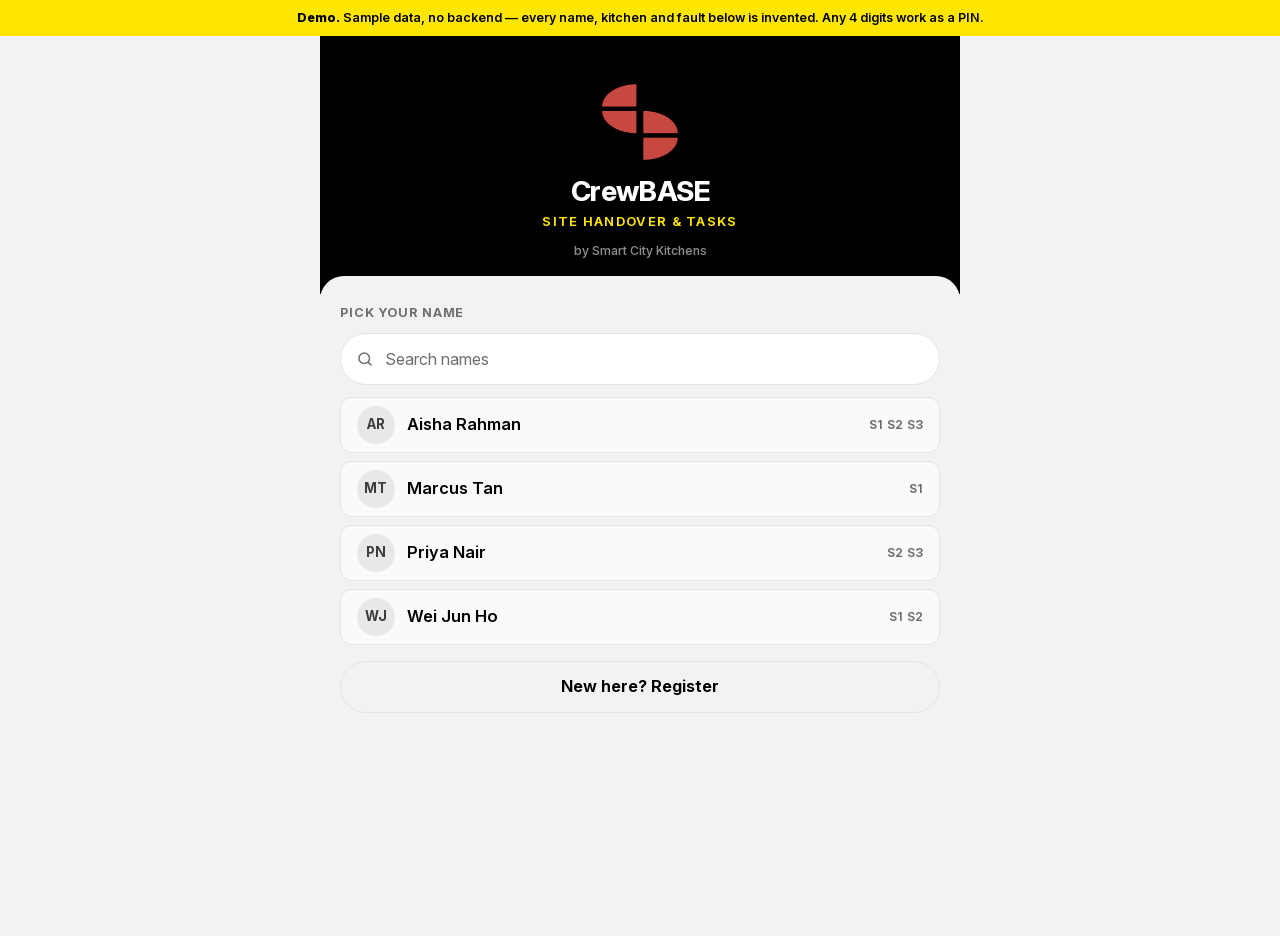
==== commit f7cebbeb: "Ship under Smart City Kitchens, not the unannounced rebrand The KitchenBASE name and its grid-pin ma" ====
--- a/index.html
+++ b/index.html
@@ -7,8 +7,8 @@
 <title>CrewBASE — demo</title>
 <link rel="manifest" href="manifest.webmanifest">
 <link rel="stylesheet" href="css/app.css">
-<link rel="icon" href="icon.svg?v=4" type="image/svg+xml">
-<link rel="apple-touch-icon" href="icon-180.png">
+<link rel="icon" href="logo.png" type="image/png">
+<link rel="apple-touch-icon" href="logo.png">
 </head>
 <body>
 <div class="demo-note">
@@ -20,7 +20,7 @@
 <!-- ============ login / register (full-screen, shown when no session) -->
 <section id="scr-login" class="screen login" hidden>
   <header class="login-hero">
-    <img class="login-logo" src="icon.svg?v=4" alt="">
+    <img class="login-logo" src="logo.png" alt="">
     <h1 data-copy="app.title"></h1>
     <p class="login-sub" data-copy="app.sub"></p>
     <p class="login-by" data-copy="app.by"></p>
--- a/css/app.css
+++ b/css/app.css
@@ -1,6 +1,6 @@
-/* KitchenBASE Handover — phone-first, one-handed, kitchen-floor legible.
+/* Smart City Kitchens Handover — phone-first, one-handed, kitchen-floor legible.
  *
- * Themed to the KitchenBASE Design Guidebook (2026):
+ * Themed to the the company design guide (2026):
  *   - yellow #FFE600 is the ONE action signal (primary CTA, active pill,
  *     active nav) — never scattered decoration;
  *   - large fields of ink and off-white carry the structure; muted color
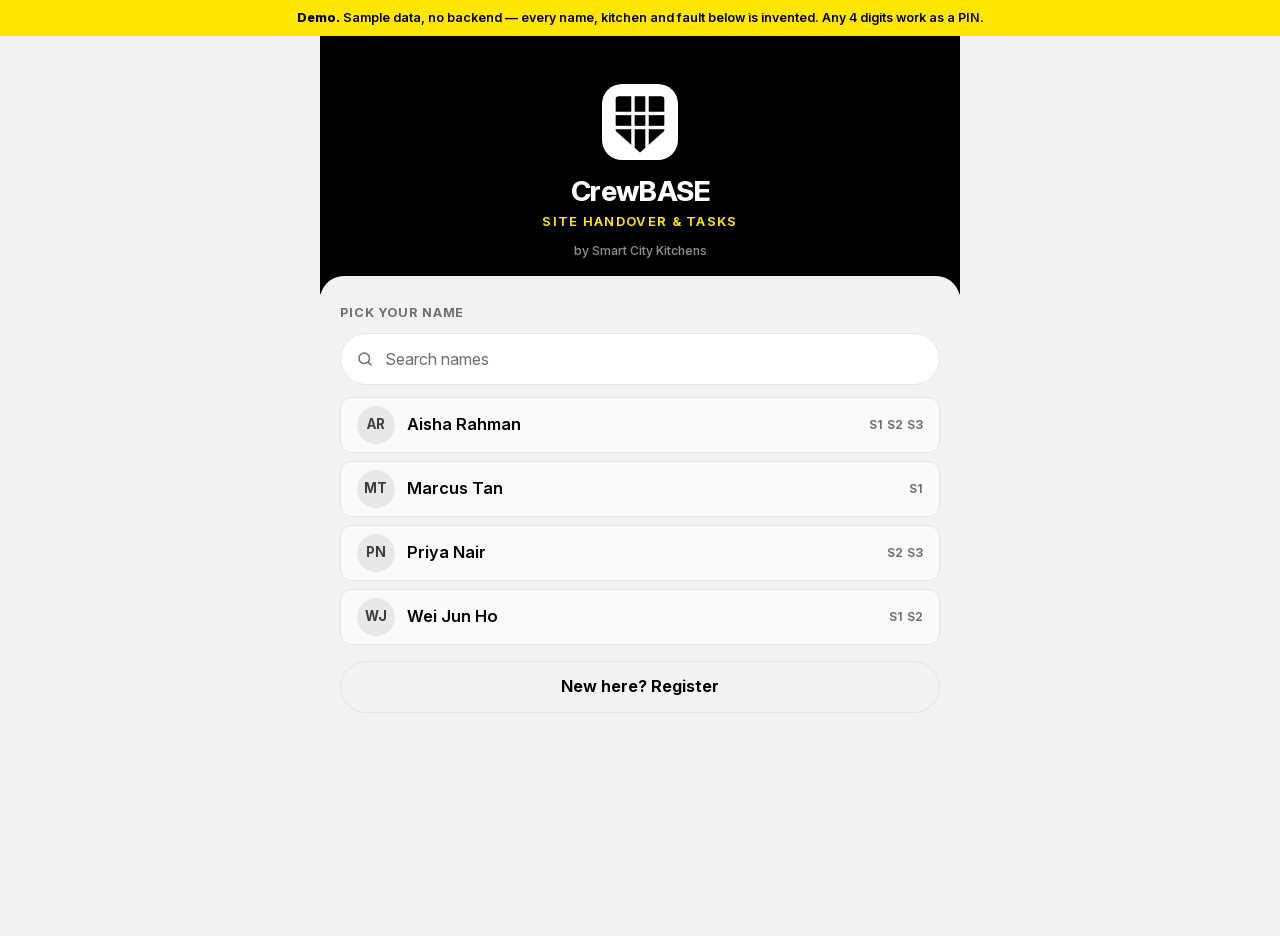
==== commit 851b9c85: "Keep the real mark; only the name changes The substitute logo was a square being stretched into the " ====
--- a/index.html
+++ b/index.html
@@ -7,8 +7,8 @@
 <title>CrewBASE — demo</title>
 <link rel="manifest" href="manifest.webmanifest">
 <link rel="stylesheet" href="css/app.css">
-<link rel="icon" href="logo.png" type="image/png">
-<link rel="apple-touch-icon" href="logo.png">
+<link rel="icon" href="icon.svg?v=4" type="image/svg+xml">
+<link rel="apple-touch-icon" href="icon-180.png">
 </head>
 <body>
 <div class="demo-note">
@@ -20,7 +20,7 @@
 <!-- ============ login / register (full-screen, shown when no session) -->
 <section id="scr-login" class="screen login" hidden>
   <header class="login-hero">
-    <img class="login-logo" src="logo.png" alt="">
+    <img class="login-logo" src="icon.svg?v=4" alt="">
     <h1 data-copy="app.title"></h1>
     <p class="login-sub" data-copy="app.sub"></p>
     <p class="login-by" data-copy="app.by"></p>
